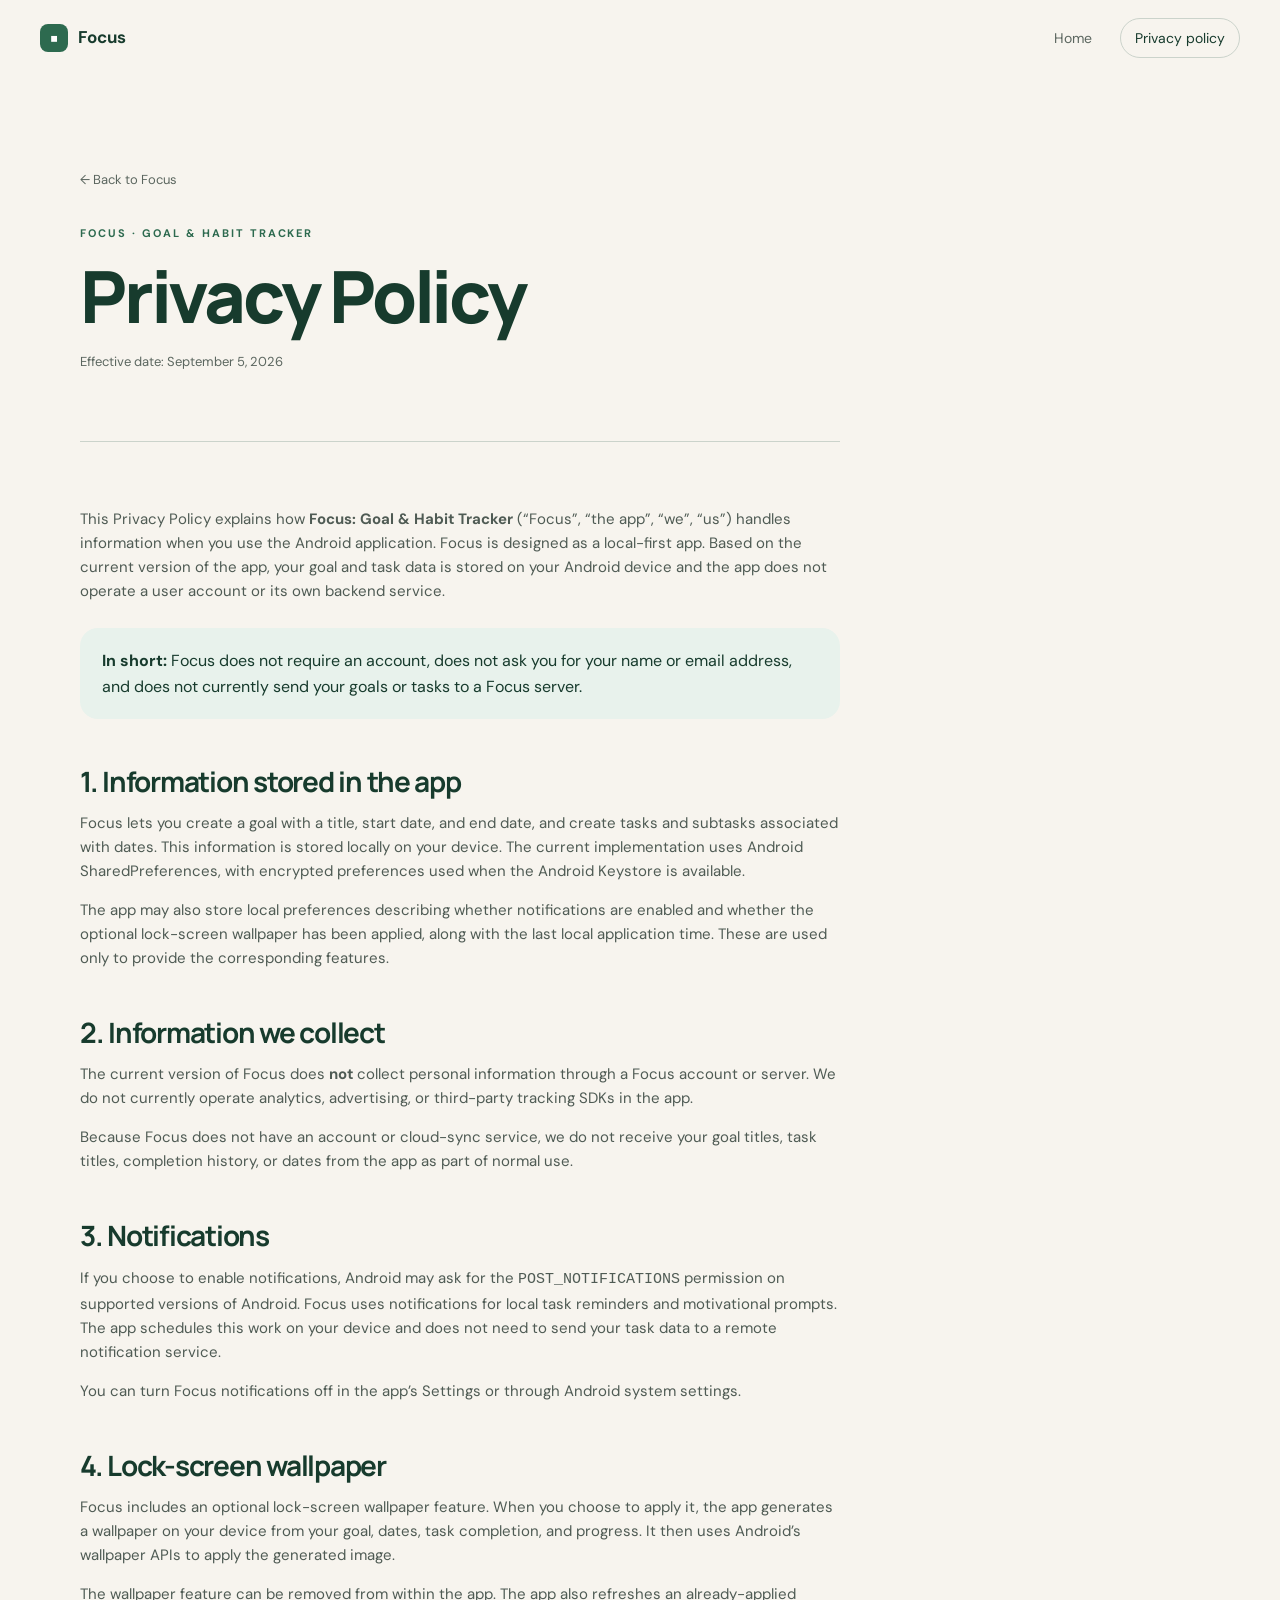
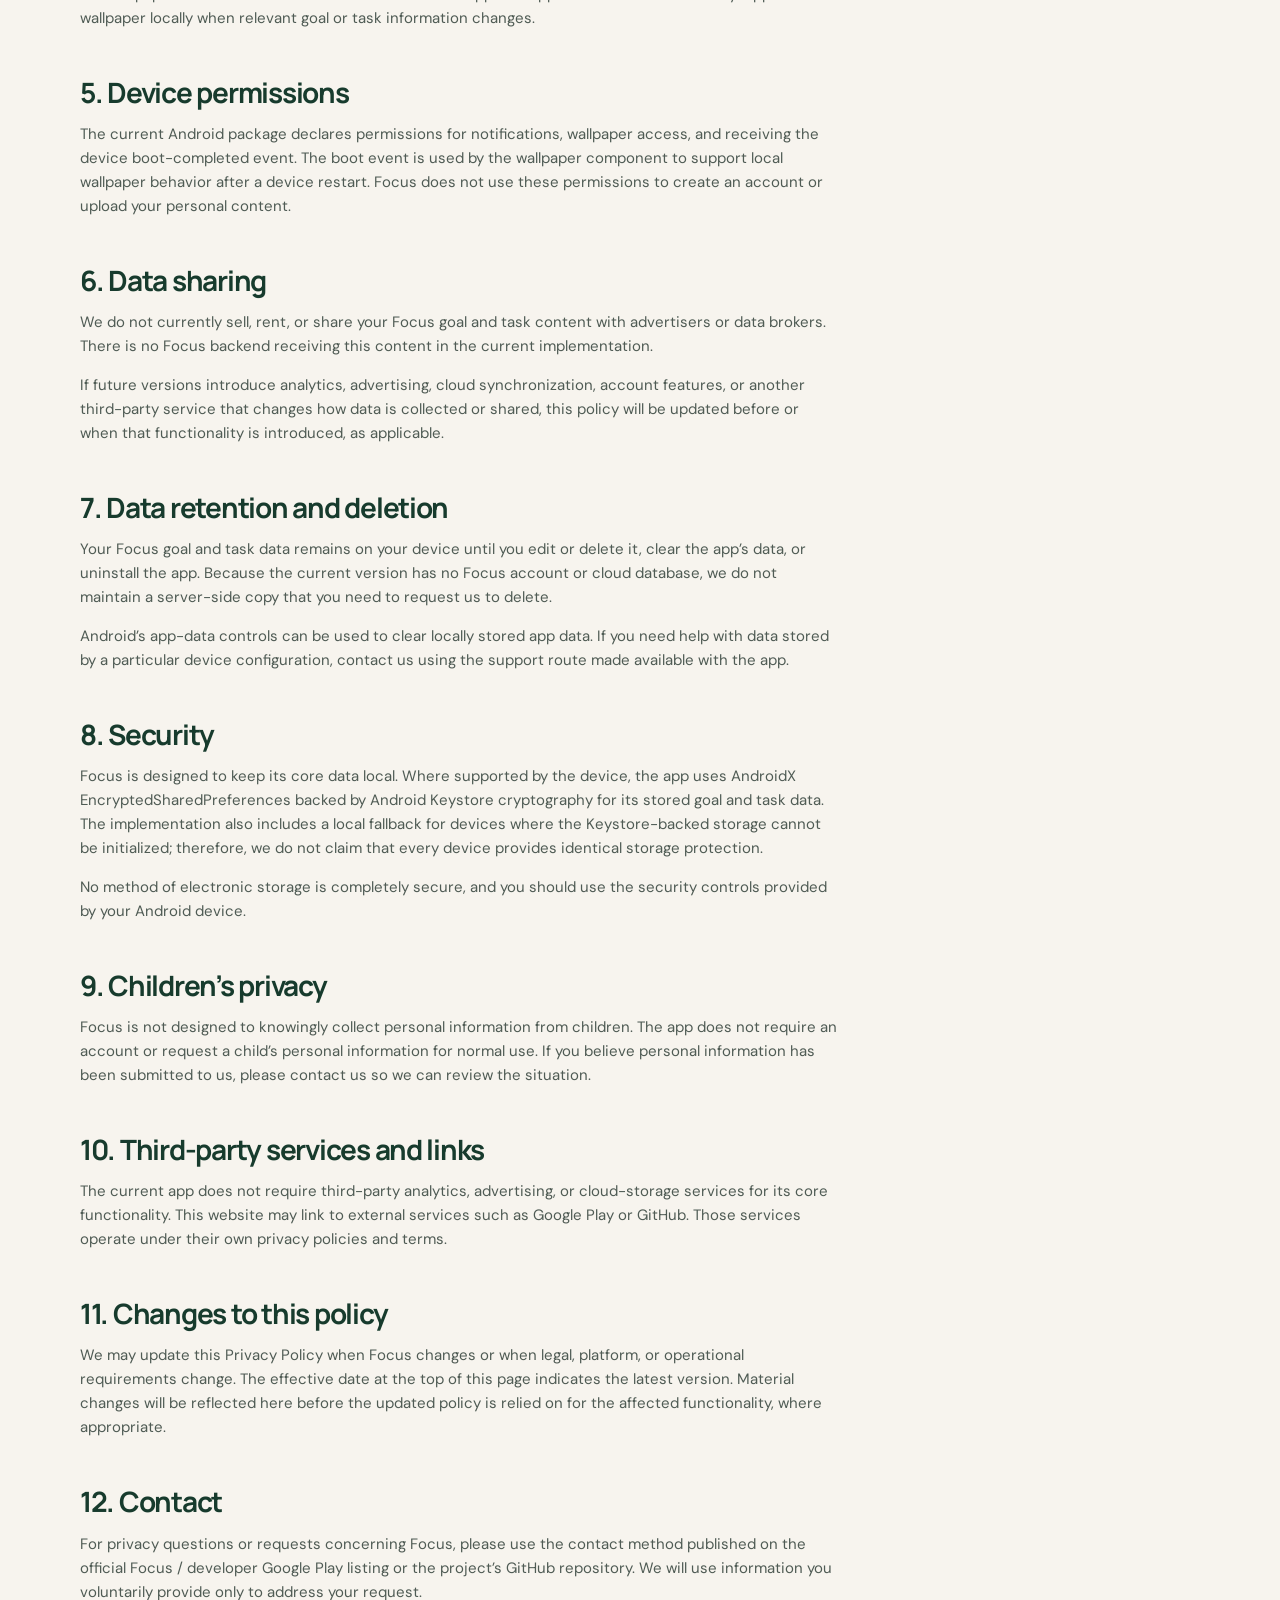
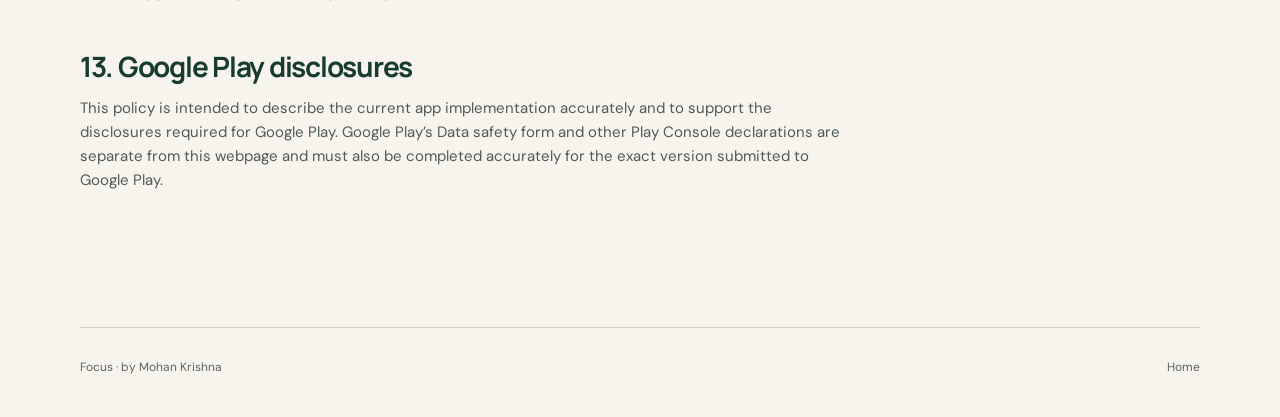
==== docs/privacy-policy.html @ 39cad10c "Add Google Play-aligned Focus privacy policy" ====
<!doctype html>
<html lang="en">
<head>
  <meta charset="utf-8"><meta name="viewport" content="width=device-width,initial-scale=1">
  <meta name="description" content="Privacy Policy for Focus: Goal & Habit Tracker.">
  <meta name="theme-color" content="#F7F4EE"><title>Privacy Policy — Focus</title>
  <link rel="icon" href="./assets/focus.svg" type="image/svg+xml">
  <link rel="preconnect" href="https://fonts.googleapis.com"><link rel="preconnect" href="https://fonts.gstatic.com" crossorigin>
  <link href="https://fonts.googleapis.com/css2?family=DM+Sans:wght@400;500;600;700&family=Manrope:wght@700;800&display=swap" rel="stylesheet"><link rel="stylesheet" href="./styles.css">
</head>
<body>
  <header class="site-header"><a class="brand" href="./"><span class="brand-mark">◼</span><span>Focus</span></a><nav><a href="./">Home</a><a class="nav-pill" href="./privacy-policy.html">Privacy policy</a></nav></header>
  <main class="policy shell">
    <a class="back" href="./">← Back to Focus</a>
    <div class="policy-head"><p class="eyebrow">FOCUS · GOAL &amp; HABIT TRACKER</p><h1>Privacy Policy</h1><p class="policy-date">Effective date: September 5, 2026</p></div>
    <article class="policy-body">
      <p>This Privacy Policy explains how <strong>Focus: Goal &amp; Habit Tracker</strong> (“Focus”, “the app”, “we”, “us”) handles information when you use the Android application. Focus is designed as a local-first app. Based on the current version of the app, your goal and task data is stored on your Android device and the app does not operate a user account or its own backend service.</p>
      <div class="callout"><strong>In short:</strong> Focus does not require an account, does not ask you for your name or email address, and does not currently send your goals or tasks to a Focus server.</div>

      <h2>1. Information stored in the app</h2>
      <p>Focus lets you create a goal with a title, start date, and end date, and create tasks and subtasks associated with dates. This information is stored locally on your device. The current implementation uses Android SharedPreferences, with encrypted preferences used when the Android Keystore is available.</p>
      <p>The app may also store local preferences describing whether notifications are enabled and whether the optional lock-screen wallpaper has been applied, along with the last local application time. These are used only to provide the corresponding features.</p>

      <h2>2. Information we collect</h2>
      <p>The current version of Focus does <strong>not</strong> collect personal information through a Focus account or server. We do not currently operate analytics, advertising, or third-party tracking SDKs in the app.</p>
      <p>Because Focus does not have an account or cloud-sync service, we do not receive your goal titles, task titles, completion history, or dates from the app as part of normal use.</p>

      <h2>3. Notifications</h2>
      <p>If you choose to enable notifications, Android may ask for the <code>POST_NOTIFICATIONS</code> permission on supported versions of Android. Focus uses notifications for local task reminders and motivational prompts. The app schedules this work on your device and does not need to send your task data to a remote notification service.</p>
      <p>You can turn Focus notifications off in the app’s Settings or through Android system settings.</p>

      <h2>4. Lock-screen wallpaper</h2>
      <p>Focus includes an optional lock-screen wallpaper feature. When you choose to apply it, the app generates a wallpaper on your device from your goal, dates, task completion, and progress. It then uses Android’s wallpaper APIs to apply the generated image.</p>
      <p>The wallpaper feature can be removed from within the app. The app also refreshes an already-applied wallpaper locally when relevant goal or task information changes.</p>

      <h2>5. Device permissions</h2>
      <p>The current Android package declares permissions for notifications, wallpaper access, and receiving the device boot-completed event. The boot event is used by the wallpaper component to support local wallpaper behavior after a device restart. Focus does not use these permissions to create an account or upload your personal content.</p>

      <h2>6. Data sharing</h2>
      <p>We do not currently sell, rent, or share your Focus goal and task content with advertisers or data brokers. There is no Focus backend receiving this content in the current implementation.</p>
      <p>If future versions introduce analytics, advertising, cloud synchronization, account features, or another third-party service that changes how data is collected or shared, this policy will be updated before or when that functionality is introduced, as applicable.</p>

      <h2>7. Data retention and deletion</h2>
      <p>Your Focus goal and task data remains on your device until you edit or delete it, clear the app’s data, or uninstall the app. Because the current version has no Focus account or cloud database, we do not maintain a server-side copy that you need to request us to delete.</p>
      <p>Android’s app-data controls can be used to clear locally stored app data. If you need help with data stored by a particular device configuration, contact us using the support route made available with the app.</p>

      <h2>8. Security</h2>
      <p>Focus is designed to keep its core data local. Where supported by the device, the app uses AndroidX EncryptedSharedPreferences backed by Android Keystore cryptography for its stored goal and task data. The implementation also includes a local fallback for devices where the Keystore-backed storage cannot be initialized; therefore, we do not claim that every device provides identical storage protection.</p>
      <p>No method of electronic storage is completely secure, and you should use the security controls provided by your Android device.</p>

      <h2>9. Children’s privacy</h2>
      <p>Focus is not designed to knowingly collect personal information from children. The app does not require an account or request a child’s personal information for normal use. If you believe personal information has been submitted to us, please contact us so we can review the situation.</p>

      <h2>10. Third-party services and links</h2>
      <p>The current app does not require third-party analytics, advertising, or cloud-storage services for its core functionality. This website may link to external services such as Google Play or GitHub. Those services operate under their own privacy policies and terms.</p>

      <h2>11. Changes to this policy</h2>
      <p>We may update this Privacy Policy when Focus changes or when legal, platform, or operational requirements change. The effective date at the top of this page indicates the latest version. Material changes will be reflected here before the updated policy is relied on for the affected functionality, where appropriate.</p>

      <h2>12. Contact</h2>
      <p>For privacy questions or requests concerning Focus, please use the contact method published on the official Focus / developer Google Play listing or the project’s GitHub repository. We will use information you voluntarily provide only to address your request.</p>

      <h2>13. Google Play disclosures</h2>
      <p>This policy is intended to describe the current app implementation accurately and to support the disclosures required for Google Play. Google Play’s Data safety form and other Play Console declarations are separate from this webpage and must also be completed accurately for the exact version submitted to Google Play.</p>
    </article>
  </main>
  <footer class="footer shell"><span>Focus · by Mohan Krishna</span><span><a href="./">Home</a></span></footer>
</body>
</html>
---- docs/styles.css ----
:root{--brand:#2D6A4F;--ink:#173B2D;--surface:#F7F4EE;--muted:#5B665F;--border:#CBD3CB;--soft:#E8F2EC;--none:#E2E6E1;--low:#B7D9C5;--medium:#72B58A;--high:#3E8B61;--full:#145A3A;--night:#0D1117;--night-muted:#8B949E;--night-line:#21262D;--night-full:#39D353}*{box-sizing:border-box}html{scroll-behavior:smooth}body{margin:0;background:var(--surface);color:var(--ink);font-family:"DM Sans",system-ui,sans-serif;line-height:1.6}a{color:inherit;text-decoration:none}.shell{width:min(1120px,calc(100% - 40px));margin-inline:auto}.site-header{height:76px;display:flex;align-items:center;justify-content:space-between;width:min(1200px,calc(100% - 40px));margin:auto}.brand{display:flex;align-items:center;gap:10px;font-weight:700;font-size:17px}.brand-mark{width:28px;height:28px;border-radius:8px;display:grid;place-items:center;background:var(--brand);color:white;font-size:9px}.site-header nav{display:flex;align-items:center;gap:28px;font-size:14px;color:var(--muted)}.site-header nav a:hover,.footer a:hover{text-decoration:underline}.nav-pill{border:1px solid var(--border);padding:8px 14px;border-radius:999px;color:var(--ink)}h1,h2,h3{font-family:Manrope,system-ui,sans-serif;letter-spacing:-.045em;margin:0;line-height:1.04}h1{font-size:clamp(54px,8vw,94px);font-weight:800}h1 em{font-style:normal;color:var(--brand)}h2{font-size:clamp(38px,5vw,62px)}h3{font-size:22px}.eyebrow{font-size:11px;letter-spacing:.18em;font-weight:700;color:var(--brand);margin:0 0 17px}.hero{min-height:700px;display:grid;grid-template-columns:1.03fr .97fr;align-items:center;gap:60px;padding:76px 0}.hero-text{max-width:570px;font-size:18px;color:var(--muted);margin:28px 0 34px}.hero-actions{display:flex;align-items:center;gap:24px}.button{display:inline-flex;align-items:center;justify-content:center;padding:13px 20px;border-radius:999px;font-weight:600;font-size:14px}.primary{background:var(--brand);color:#fff}.primary:hover{background:#23563f}.secondary{background:var(--ink);color:white}.text-link{font-size:14px;font-weight:600}.text-link span{color:var(--brand)}.hero-art{display:grid;place-items:center}.hero-card{width:min(430px,100%);padding:30px;background:#fff;border:1px solid var(--border);border-radius:28px;box-shadow:0 30px 80px rgba(23,59,45,.10);transform:rotate(1.5deg)}.mini-top{display:flex;justify-content:space-between;color:var(--brand);font-size:12px;font-weight:700;letter-spacing:.15em}.dot{width:8px;height:8px;background:var(--brand);border-radius:50%;margin-top:5px}.mini-title{font-family:Manrope;font-size:30px;font-weight:800;margin-top:17px;letter-spacing:-.04em}.mini-sub{color:var(--muted);font-size:14px;margin:4px 0 24px}.grid,.palette-grid,.phone-grid{display:grid;grid-template-columns:repeat(14,1fr);gap:6px}.grid span,.palette-grid span{aspect-ratio:1;border-radius:3px}.mini-rule{height:1px;background:#e1e4df;margin:24px 0 13px}.mini-stats{display:flex;justify-content:space-between;font-family:ui-monospace,monospace;font-size:13px}.mini-date,.mini-tasks{color:var(--muted);font-size:12px;margin-top:7px}.section{padding:120px 0}.section-intro{max-width:680px}.section-intro>p:last-child{color:var(--muted);font-size:17px;margin-top:24px}.feature-grid{display:grid;grid-template-columns:repeat(3,1fr);gap:1px;background:var(--border);margin-top:65px;border:1px solid var(--border)}.feature{background:var(--surface);padding:34px 32px 40px;min-height:260px}.feature-num{font:600 12px ui-monospace,monospace;color:var(--brand);margin-bottom:72px}.feature p,.section-text{color:var(--muted);font-size:16px}.split{display:grid;grid-template-columns:1fr 1fr;gap:100px;align-items:center}.palette-card{padding:34px;border:1px solid var(--border);border-radius:24px;background:#fff}.palette-grid{grid-template-columns:repeat(12,1fr);gap:7px}.legend{display:flex;justify-content:space-between;color:var(--muted);font-size:11px;margin-top:12px}.dark-section{background:var(--night);color:white;overflow:hidden}.dark-eyebrow{color:var(--night-full)}.dark-text{color:var(--night-muted);max-width:520px}.lock-layout{display:grid;grid-template-columns:1fr 420px;gap:100px;align-items:center}.phone{width:260px;height:540px;margin:auto;border:2px solid #30363D;border-radius:34px;background:var(--night);padding:54px 24px 25px;box-shadow:0 35px 80px rgba(0,0,0,.3);position:relative}.phone-notch{position:absolute;top:12px;left:50%;transform:translateX(-50%);width:80px;height:20px;border-radius:20px;background:#030507}.phone-brand{font-size:9px;color:var(--night-full);letter-spacing:.2em;font-weight:700}.phone-title{font:800 23px Manrope;letter-spacing:-.04em;margin-top:12px}.phone-count{font-size:12px;color:var(--night-muted);margin:4px 0 20px}.phone-grid{grid-template-columns:repeat(10,1fr);gap:5px}.phone-grid span{aspect-ratio:1;border-radius:50%}.phone-rule{height:1px;background:var(--night-line);margin:22px 0 12px}.phone-stat{font:12px ui-monospace,monospace;color:#C9D1D9}.phone-date,.phone-tasks{font-size:10px;color:var(--night-muted);margin-top:7px}.privacy-box{display:flex;align-items:center;justify-content:space-between;gap:50px;border:1px solid var(--border);border-radius:26px;padding:45px 50px;background:#fff}.privacy-box h2{font-size:38px}.privacy-box p{max-width:710px;color:var(--muted)}.footer{border-top:1px solid var(--border);padding:30px 0 42px;display:flex;justify-content:space-between;color:var(--muted);font-size:12px}.policy{padding:90px 0 120px}.policy-head{max-width:760px;padding-bottom:55px;border-bottom:1px solid var(--border)}.policy-head h1{font-size:clamp(46px,6vw,72px)}.policy-date{color:var(--muted);font-size:13px;margin-top:18px}.policy-body{max-width:760px;padding-top:50px}.policy-body h2{font-size:28px;margin:48px 0 13px}.policy-body h3{font-size:18px;margin:30px 0 7px}.policy-body p,.policy-body li{color:#4f5b54;font-size:15px}.policy-body ul{padding-left:20px}.callout{background:var(--soft);border-radius:18px;padding:20px 22px;margin:25px 0}.back{font-size:13px;color:var(--muted);display:inline-block;margin-bottom:34px}@media(max-width:800px){.site-header nav a:not(.nav-pill){display:none}.hero,.split,.lock-layout{grid-template-columns:1fr;gap:50px}.hero{padding-top:50px;min-height:auto}.hero-art{order:2}.feature-grid{grid-template-columns:1fr}.feature-num{margin-bottom:35px}.section{padding:85px 0}.lock-layout{gap:55px}.privacy-box{align-items:flex-start;flex-direction:column;padding:32px}.hero-actions{flex-wrap:wrap}.phone{width:245px}.footer{flex-direction:column;gap:8px}}
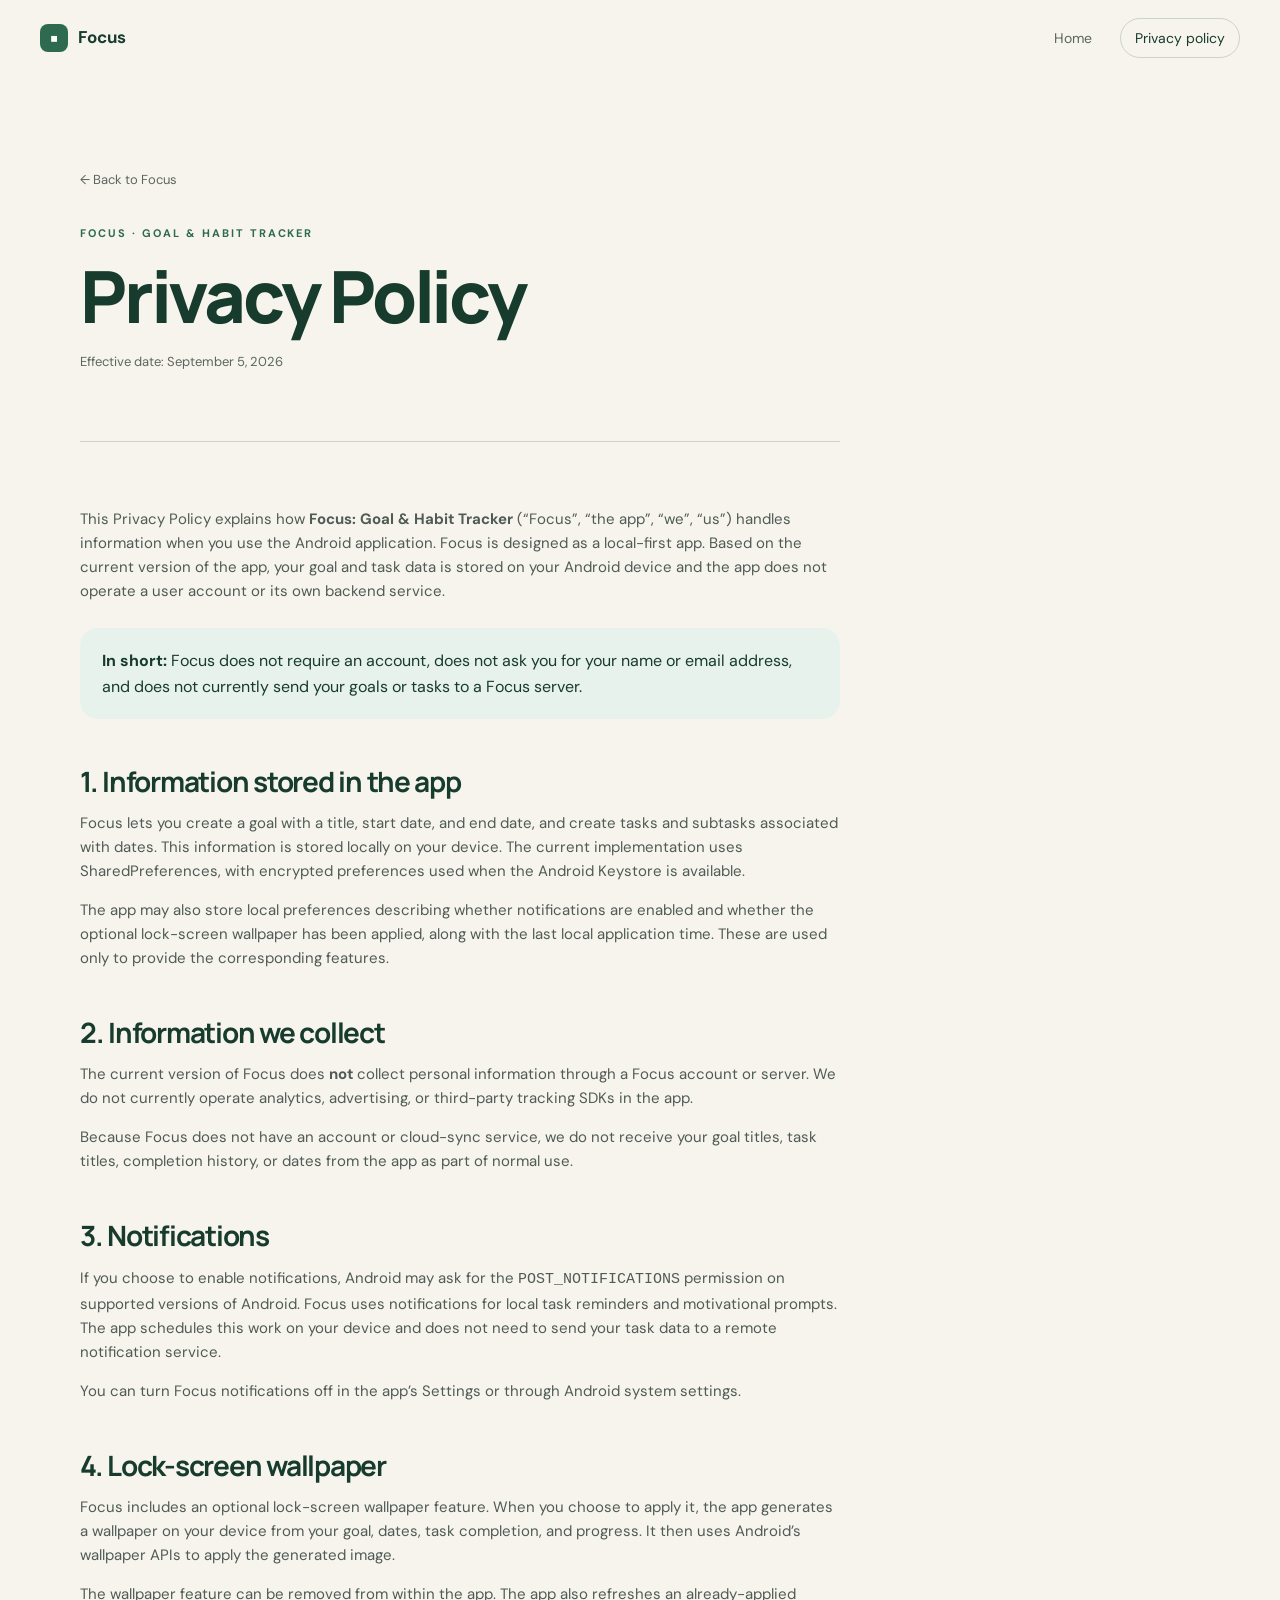
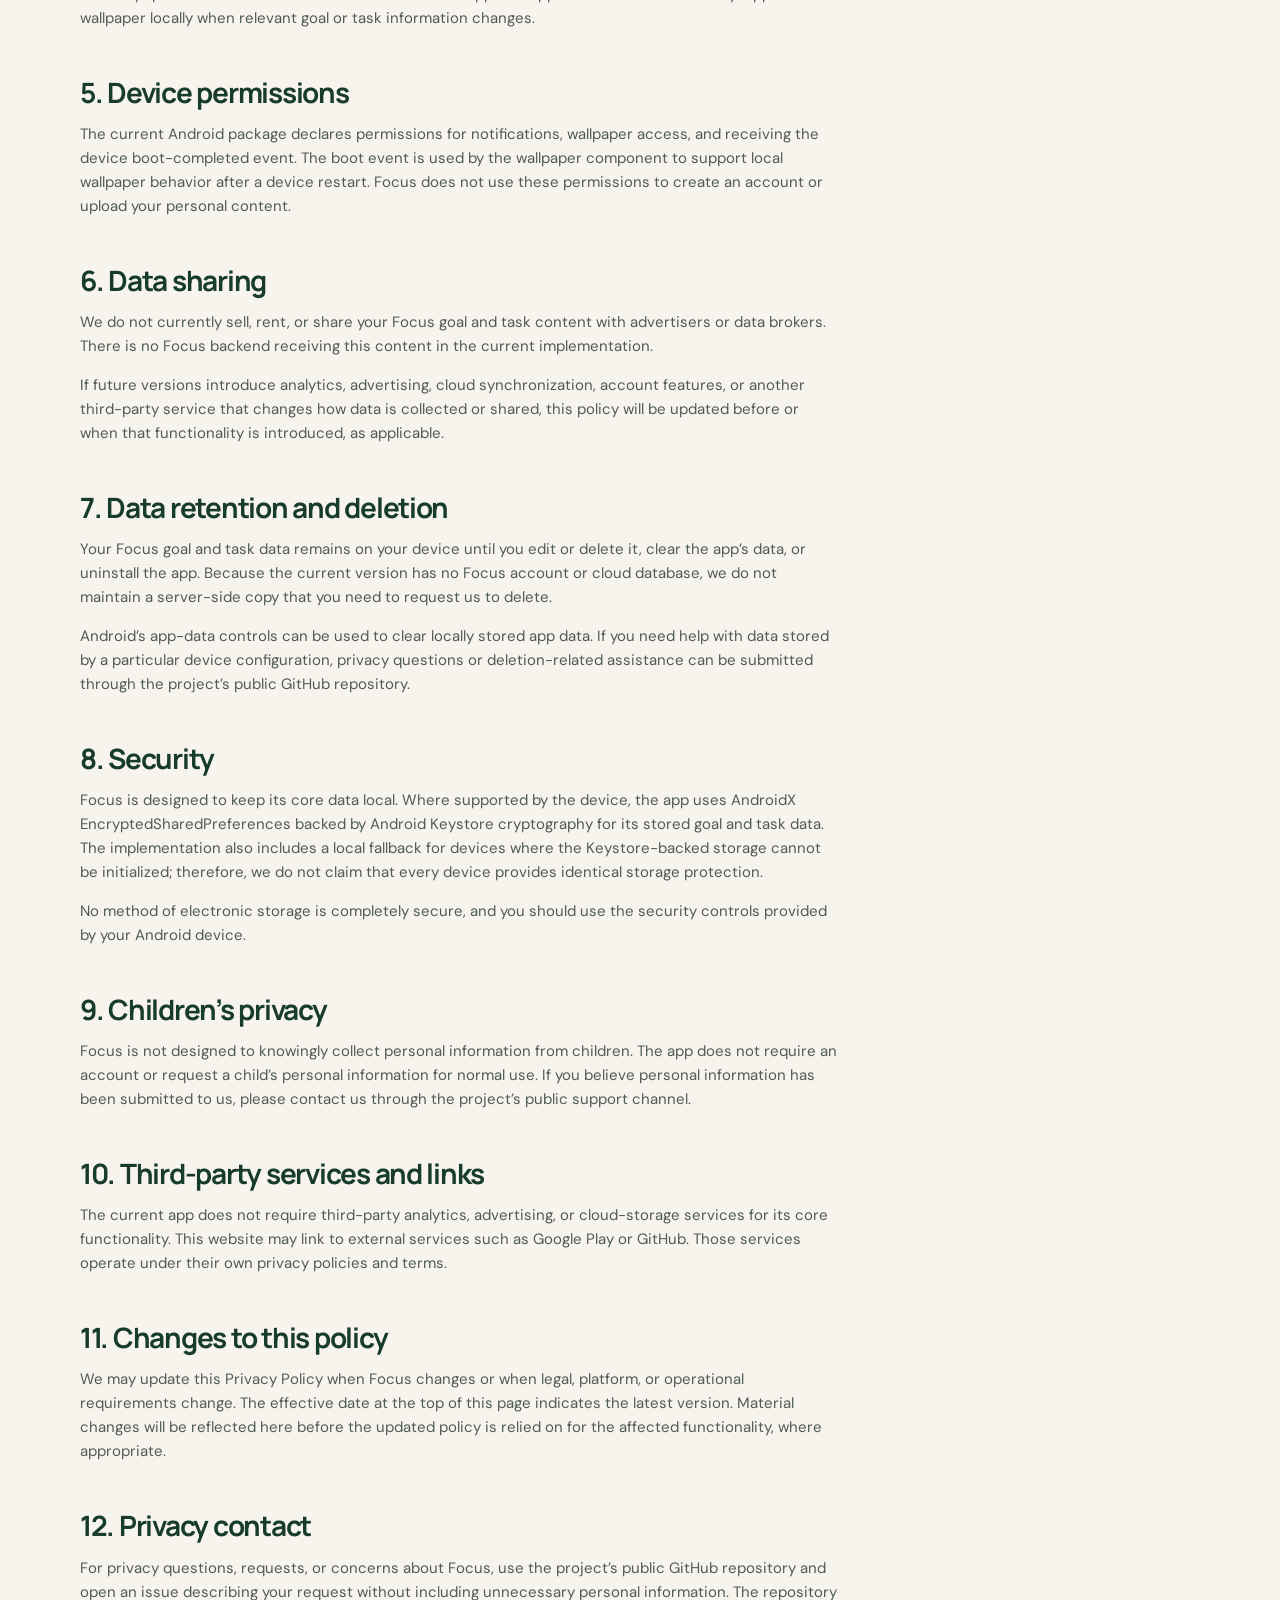
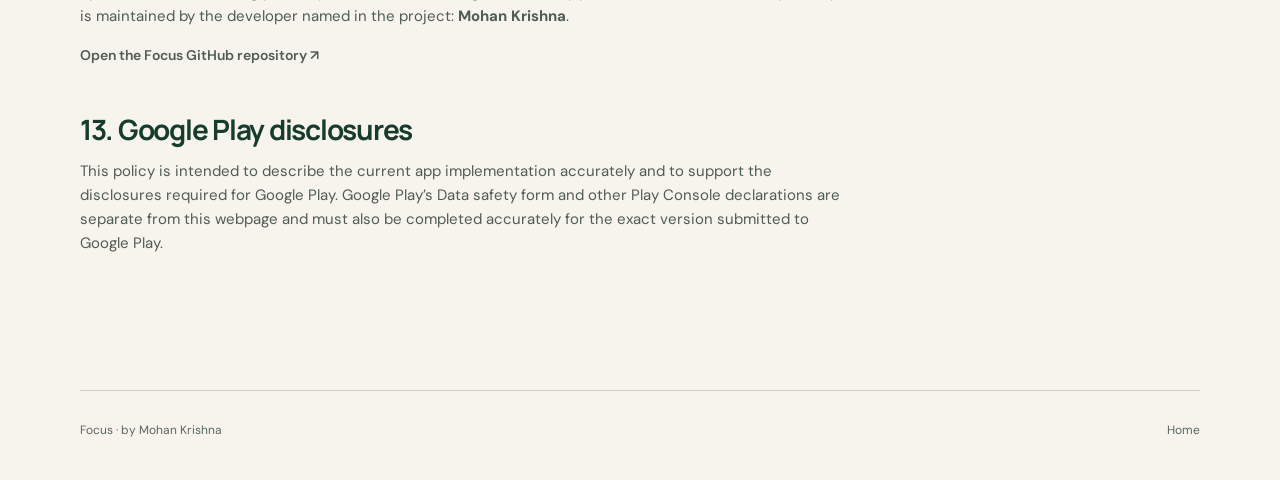
==== commit 2b7a714f: "Refine privacy contact and deletion language" ====
--- a/docs/privacy-policy.html
+++ b/docs/privacy-policy.html
@@ -18,7 +18,7 @@
       <div class="callout"><strong>In short:</strong> Focus does not require an account, does not ask you for your name or email address, and does not currently send your goals or tasks to a Focus server.</div>
 
       <h2>1. Information stored in the app</h2>
-      <p>Focus lets you create a goal with a title, start date, and end date, and create tasks and subtasks associated with dates. This information is stored locally on your device. The current implementation uses Android SharedPreferences, with encrypted preferences used when the Android Keystore is available.</p>
+      <p>Focus lets you create a goal with a title, start date, and end date, and create tasks and subtasks associated with dates. This information is stored locally on your device. The current implementation uses SharedPreferences, with encrypted preferences used when the Android Keystore is available.</p>
       <p>The app may also store local preferences describing whether notifications are enabled and whether the optional lock-screen wallpaper has been applied, along with the last local application time. These are used only to provide the corresponding features.</p>
 
       <h2>2. Information we collect</h2>
@@ -42,14 +42,14 @@
 
       <h2>7. Data retention and deletion</h2>
       <p>Your Focus goal and task data remains on your device until you edit or delete it, clear the app’s data, or uninstall the app. Because the current version has no Focus account or cloud database, we do not maintain a server-side copy that you need to request us to delete.</p>
-      <p>Android’s app-data controls can be used to clear locally stored app data. If you need help with data stored by a particular device configuration, contact us using the support route made available with the app.</p>
+      <p>Android’s app-data controls can be used to clear locally stored app data. If you need help with data stored by a particular device configuration, privacy questions or deletion-related assistance can be submitted through the project’s public GitHub repository.</p>
 
       <h2>8. Security</h2>
       <p>Focus is designed to keep its core data local. Where supported by the device, the app uses AndroidX EncryptedSharedPreferences backed by Android Keystore cryptography for its stored goal and task data. The implementation also includes a local fallback for devices where the Keystore-backed storage cannot be initialized; therefore, we do not claim that every device provides identical storage protection.</p>
       <p>No method of electronic storage is completely secure, and you should use the security controls provided by your Android device.</p>
 
       <h2>9. Children’s privacy</h2>
-      <p>Focus is not designed to knowingly collect personal information from children. The app does not require an account or request a child’s personal information for normal use. If you believe personal information has been submitted to us, please contact us so we can review the situation.</p>
+      <p>Focus is not designed to knowingly collect personal information from children. The app does not require an account or request a child’s personal information for normal use. If you believe personal information has been submitted to us, please contact us through the project’s public support channel.</p>
 
       <h2>10. Third-party services and links</h2>
       <p>The current app does not require third-party analytics, advertising, or cloud-storage services for its core functionality. This website may link to external services such as Google Play or GitHub. Those services operate under their own privacy policies and terms.</p>
@@ -57,8 +57,9 @@
       <h2>11. Changes to this policy</h2>
       <p>We may update this Privacy Policy when Focus changes or when legal, platform, or operational requirements change. The effective date at the top of this page indicates the latest version. Material changes will be reflected here before the updated policy is relied on for the affected functionality, where appropriate.</p>
 
-      <h2>12. Contact</h2>
-      <p>For privacy questions or requests concerning Focus, please use the contact method published on the official Focus / developer Google Play listing or the project’s GitHub repository. We will use information you voluntarily provide only to address your request.</p>
+      <h2>12. Privacy contact</h2>
+      <p>For privacy questions, requests, or concerns about Focus, use the project’s public GitHub repository and open an issue describing your request without including unnecessary personal information. The repository is maintained by the developer named in the project: <strong>Mohan Krishna</strong>.</p>
+      <p><a class="text-link" href="https://github.com/mohankrishna213/My-Life-Calender">Open the Focus GitHub repository ↗</a></p>
 
       <h2>13. Google Play disclosures</h2>
       <p>This policy is intended to describe the current app implementation accurately and to support the disclosures required for Google Play. Google Play’s Data safety form and other Play Console declarations are separate from this webpage and must also be completed accurately for the exact version submitted to Google Play.</p>
